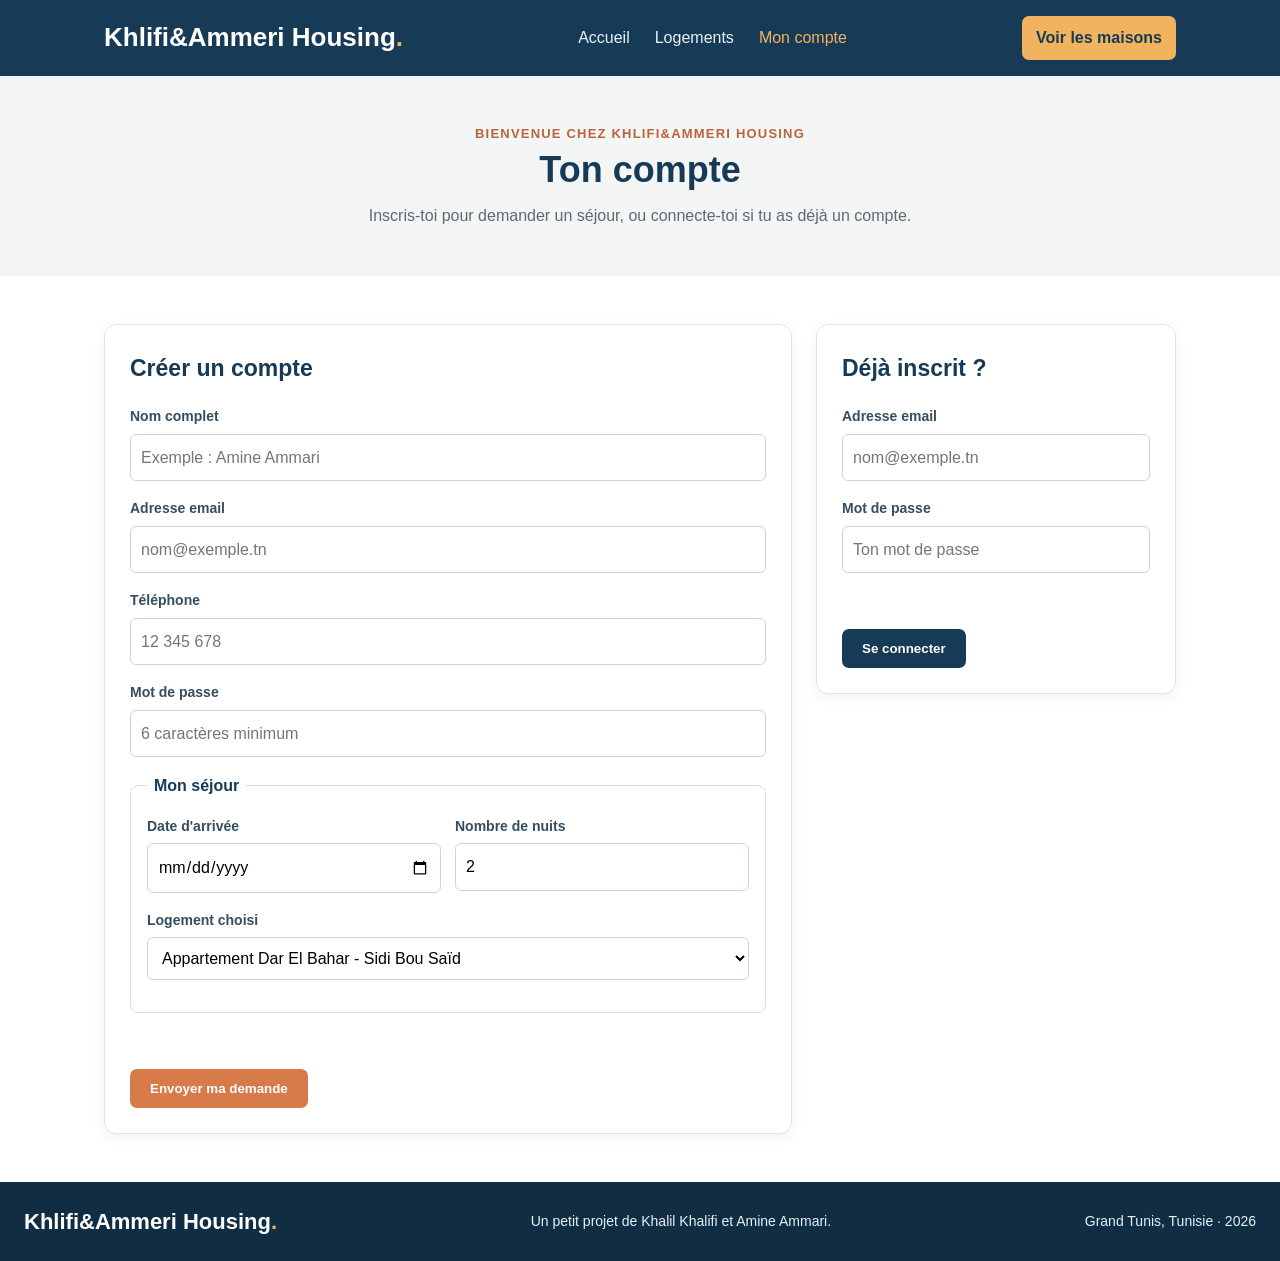
==== compte.html @ a700411d "first commit" ====
<!doctype html>
<html lang="fr">
  <head>
    <meta charset="UTF-8" />
    <meta name="viewport" content="width=device-width, initial-scale=1.0" />
    <title>Khlifi&Ammeri Housing | Mon compte</title>
    <link rel="stylesheet" href="style.css" />
    <script src="script.js" defer></script>
  </head>
  <body>
    <header class="entete">
      <nav class="navigation">
        <a class="logo" href="index.html">Khlifi&Ammeri Housing<span>.</span></a>
        <ul class="menu">
          <li><a href="index.html">Accueil</a></li>
          <li><a href="logements.html">Logements</a></li>
          <li><a class="actif" href="compte.html">Mon compte</a></li>
        </ul>
        <a class="bouton bouton-petit" href="logements.html">Voir les maisons</a>
      </nav>
    </header>
    <main>
      <section class="page-titre">
        <p class="surtitre">Bienvenue chez Khlifi&Ammeri Housing</p>
        <h1>Ton compte</h1>
        <p>Inscris-toi pour demander un séjour, ou connecte-toi si tu as déjà un compte.</p>
      </section>
      <section class="section comptes">
        <form class="formulaire" id="form-inscription" action="#" method="post">
          <h2>Créer un compte</h2>
          <div class="champ">
            <label for="nom">Nom complet</label
            ><input id="nom" name="nom" type="text" required minlength="2" placeholder="Exemple : Amine Ammari" />
          </div>
          <div class="champ">
            <label for="email">Adresse email</label
            ><input id="email" name="email" type="email" required placeholder="nom@exemple.tn" />
          </div>
          <div class="champ">
            <label for="telephone">Téléphone</label
            ><input id="telephone" name="telephone" type="tel" required placeholder="12 345 678" />
          </div>
          <div class="champ">
            <label for="motdepasse">Mot de passe</label
            ><input
              id="motdepasse"
              name="motdepasse"
              type="password"
              required
              minlength="6"
              placeholder="6 caractères minimum"
            />
          </div>
          <fieldset>
            <legend>Mon séjour</legend>
            <div class="form-ligne">
              <div class="champ">
                <label for="arrivee">Date d'arrivée</label><input id="arrivee" name="arrivee" type="date" required />
              </div>
              <div class="champ">
                <label for="nuits">Nombre de nuits</label
                ><input id="nuits" name="nuits" type="number" min="1" max="30" value="2" required />
              </div>
            </div>
            <div class="champ">
              <label for="logement">Logement choisi</label
              ><select id="logement" name="logement">
                <option>Appartement Dar El Bahar - Sidi Bou Saïd</option>
                <option>Studio Bab Bhar - Tunis centre</option>
                <option>Maison Jasmin - Gammarth</option>
              </select>
            </div>
          </fieldset>
          <p class="message" id="message-inscription" aria-live="polite"></p>
          <button class="bouton" type="submit">Envoyer ma demande</button>
        </form>

        <form class="formulaire formulaire-connexion" id="form-connexion" action="#" method="post">
          <h2>Déjà inscrit ?</h2>
          <div class="champ">
            <label for="email-connexion">Adresse email</label
            ><input id="email-connexion" name="email" type="email" required placeholder="nom@exemple.tn" />
          </div>
          <div class="champ">
            <label for="password-connexion">Mot de passe</label
            ><input
              id="password-connexion"
              name="motdepasse"
              type="password"
              required
              minlength="6"
              placeholder="Ton mot de passe"
            />
          </div>
          <p class="message" id="message-connexion" aria-live="polite"></p>
          <button class="bouton bouton-sombre" type="submit">Se connecter</button>
        </form>
      </section>
    </main>
    <footer class="pied">
      <a class="logo logo-pied" href="index.html">Khlifi&Ammeri Housing<span>.</span></a>
      <p>Un petit projet de Khalil Khalifi et Amine Ammari.</p>
      <p>Grand Tunis, Tunisie · 2026</p>
    </footer>
  </body>
</html>
---- style.css ----
* {
  box-sizing: border-box;
}
body {
  margin: 0;
  font-family: Arial, sans-serif;
  color: #253747;
  background: #ffffff;
  line-height: 1.6;
}
a {
  color: inherit;
  text-decoration: none;
}
.entete {
  background: #173b57;
}
.navigation {
  max-width: 1120px;
  margin: auto;
  padding: 16px 24px;
  display: flex;
  align-items: center;
  justify-content: space-between;
  gap: 20px;
}
.logo {
  color: #ffffff;
  font-size: 26px;
  font-weight: bold;
}
.logo span {
  color: #f2b35e;
}
.menu {
  display: flex;
  gap: 25px;
  margin: 0;
  padding: 0;
  list-style: none;
}
.menu a {
  color: #e8f1f5;
}
.menu a:hover,
.menu .actif {
  color: #f2b35e;
}
.bouton {
  display: inline-block;
  padding: 12px 20px;
  border: 0;
  border-radius: 7px;
  background: #d77b4b;
  color: #ffffff;
  font-weight: bold;
  cursor: pointer;
}
.bouton:hover {
  background: #b95e35;
}
.bouton:focus,
input:focus,
select:focus {
  outline: 2px solid #f2b35e;
  outline-offset: 2px;
}
.bouton-petit {
  padding: 9px 14px;
  background: #f2b35e;
  color: #173b57;
}
.bouton-petit:hover {
  background: #ffd18f;
}
.hero {
  max-width: 1120px;
  margin: auto;
  padding: 60px 24px;
  display: flex;
  align-items: center;
  gap: 40px;
}
.hero-texte {
  flex: 1;
}
.hero h1,
.page-titre h1 {
  margin: 5px 0 14px;
  color: #173b57;
  font-size: 42px;
  line-height: 1.15;
}
.hero-texte > p:not(.surtitre) {
  max-width: 480px;
  margin-bottom: 25px;
  color: #5b6b75;
  font-size: 18px;
}
.hero-image {
  flex: 1;
}
.hero-image img {
  display: block;
  width: 100%;
  border-radius: 18px;
}
.surtitre {
  margin: 0;
  color: #bb633d;
  font-size: 13px;
  font-weight: bold;
  letter-spacing: 1.2px;
  text-transform: uppercase;
}
.section {
  max-width: 1120px;
  margin: auto;
  padding: 48px 24px;
}
.recherche {
  max-width: 1050px;
  margin-top: 0;
  border-radius: 12px;
  background: #f3f6f4;
}
.recherche h2 {
  margin: 0 0 18px;
  color: #173b57;
  font-size: 22px;
}
.recherche-form {
  display: flex;
  align-items: end;
  gap: 14px;
}
.recherche-form label,
.champ {
  display: flex;
  flex-direction: column;
  gap: 6px;
}
.recherche-form label {
  flex: 1;
  font-size: 14px;
  font-weight: bold;
}
input,
select {
  width: 100%;
  min-height: 43px;
  padding: 10px;
  border: 1px solid #ccd5d5;
  border-radius: 6px;
  background: #ffffff;
  font: inherit;
}
.titre-ligne {
  display: flex;
  align-items: end;
  justify-content: space-between;
  margin-bottom: 22px;
}
.titre-ligne h2,
.page-titre h1 {
  margin-bottom: 0;
}
.titre-ligne h2 {
  margin-top: 4px;
  color: #173b57;
  font-size: 28px;
}
.lien {
  color: #a84f31;
  font-weight: bold;
}
.cartes {
  display: flex;
  flex-wrap: wrap;
  gap: 22px;
}
.carte {
  flex: 1 1 280px;
  overflow: hidden;
  border: 1px solid #e0e6e3;
  border-radius: 12px;
  background: #ffffff;
  box-shadow: 0 4px 14px rgba(23, 59, 87, 0.07);
}
.carte > a > img,
.carte > img {
  display: block;
  width: 100%;
  height: 210px;
  object-fit: cover;
}
.carte-texte {
  padding: 18px;
}
.carte-texte h3,
.carte-texte h2 {
  margin: 5px 0 7px;
  color: #173b57;
}
.carte-texte p {
  margin: 6px 0;
  color: #5b6b75;
}
.carte-texte .lieu {
  color: #a84f31;
  font-size: 13px;
  font-weight: bold;
}
.prix {
  color: #173b57 !important;
  font-size: 18px;
  font-weight: bold;
}
.prix span {
  color: #687781;
  font-size: 14px;
  font-weight: normal;
}
.note {
  margin: 18px 0 0;
  color: #73818a;
  font-size: 13px;
}
.bandeau {
  display: flex;
  align-items: center;
  justify-content: space-between;
  gap: 20px;
  padding: 34px max(24px, calc((100% - 1072px) / 2));
  background: #173b57;
  color: white;
}
.bandeau h2 {
  margin: 6px 0;
  font-size: 27px;
}
.bandeau p {
  margin: 4px 0;
}
.bandeau .surtitre {
  color: #f2b35e;
}
.bouton-clair {
  background: #f2b35e;
  color: #173b57;
}
.page-titre {
  padding: 48px 24px;
  background: #f3f6f4;
  text-align: center;
}
.page-titre h1 {
  font-size: 36px;
}
.page-titre > p:last-child {
  margin: 12px auto 0;
  color: #5b6b75;
}
.section-logements {
  padding-top: 36px;
}
.filtre {
  display: flex;
  justify-content: space-between;
  margin-bottom: 18px;
  color: #173b57;
}
.filtre span {
  color: #687781;
  font-size: 14px;
}
.cartes-colonne {
  flex-direction: column;
}
.carte-large {
  display: flex;
  flex: auto;
}
.carte-large > img {
  width: 38%;
  height: auto;
  min-height: 245px;
}
.carte-large .carte-texte {
  flex: 1;
  padding: 20px 24px;
}
.details {
  font-size: 14px;
}
.comptes {
  display: flex;
  align-items: flex-start;
  gap: 24px;
}
.formulaire {
  flex: 1 1 400px;
  padding: 25px;
  border: 1px solid #e0e6e3;
  border-radius: 12px;
  background: #ffffff;
  box-shadow: 0 4px 14px rgba(23, 59, 87, 0.06);
}
.formulaire h2 {
  margin: 0 0 18px;
  color: #173b57;
  font-size: 23px;
}
.champ {
  margin-bottom: 16px;
}
.champ label {
  color: #344e60;
  font-size: 14px;
  font-weight: bold;
}
.formulaire fieldset {
  margin: 16px 0;
  padding: 16px;
  border: 1px solid #d7e0df;
  border-radius: 8px;
}
.formulaire legend {
  padding: 0 7px;
  color: #173b57;
  font-weight: bold;
}
.form-ligne {
  display: flex;
  gap: 14px;
}
.form-ligne .champ {
  flex: 1;
}
.message {
  min-height: 24px;
  color: #287256;
  font-weight: bold;
}
.formulaire-connexion {
  flex: 0 1 360px;
}
.bouton-sombre {
  background: #173b57;
}
.bouton-sombre:hover {
  background: #0e293e;
}
.pied {
  display: flex;
  align-items: center;
  justify-content: space-between;
  flex-wrap: wrap;
  gap: 12px;
  padding: 22px 24px;
  background: #102d43;
  color: #e8f1f5;
  font-size: 14px;
}
.pied p {
  margin: 0;
}
.logo-pied {
  font-size: 22px;
}
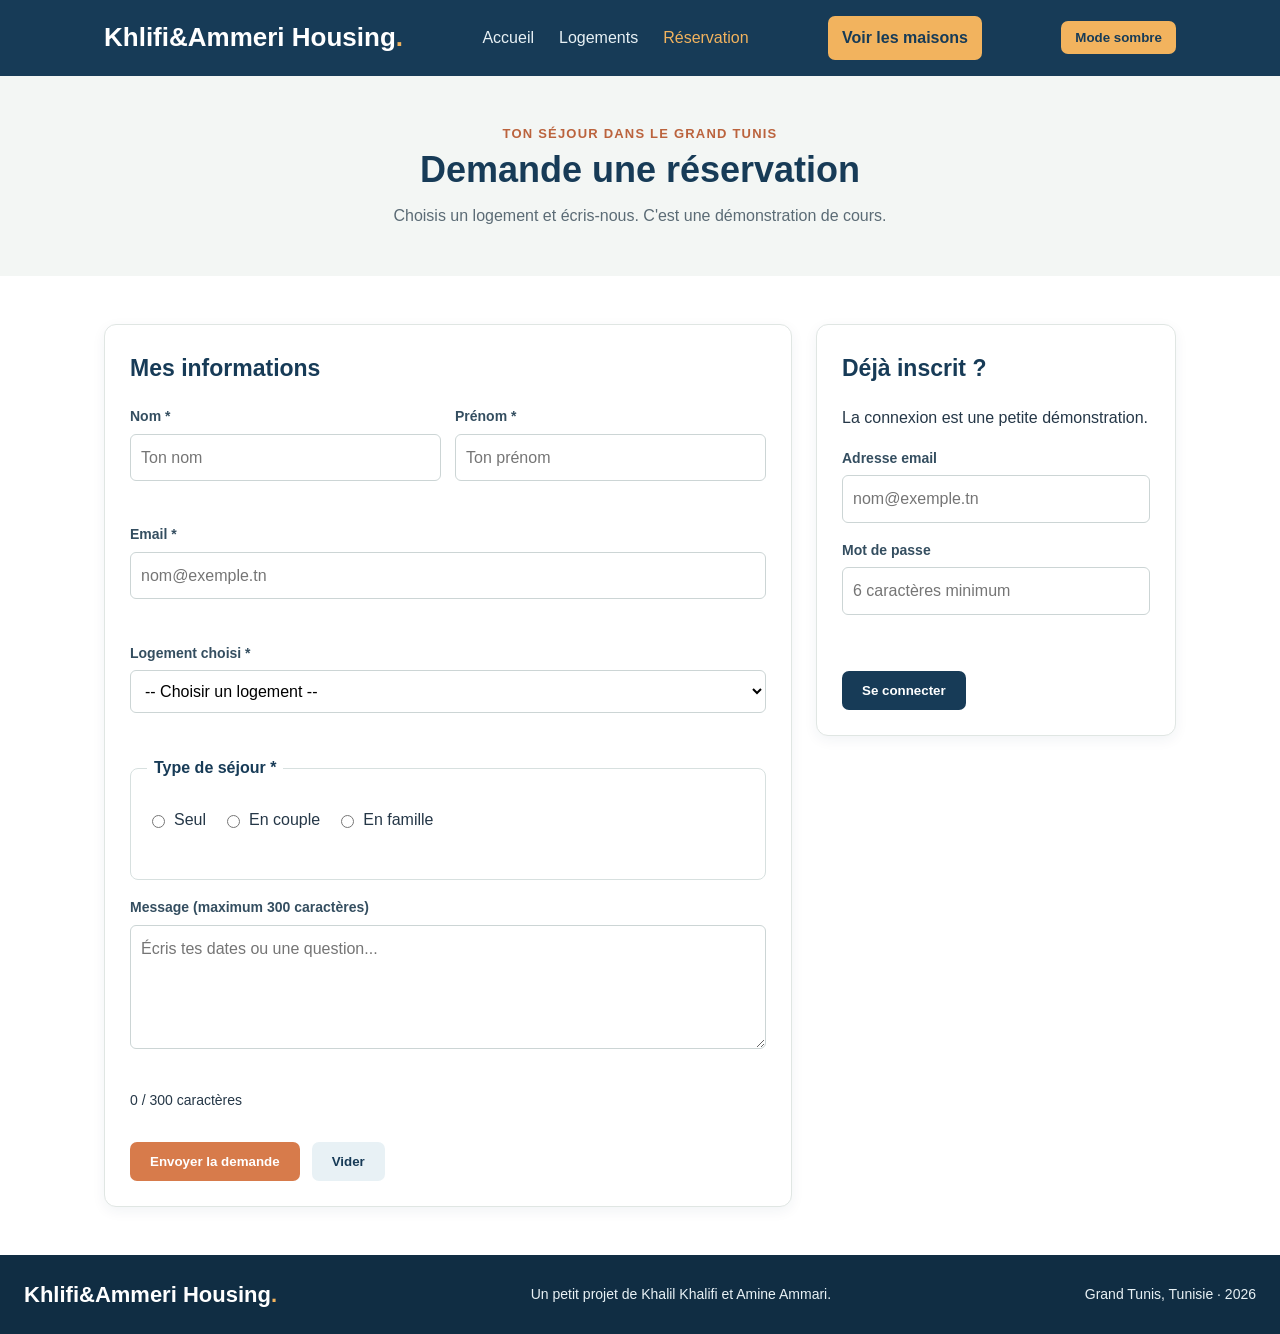
==== commit 6f0d9e22: ".." ====
--- a/compte.html
+++ b/compte.html
@@ -3,7 +3,7 @@
   <head>
     <meta charset="UTF-8" />
     <meta name="viewport" content="width=device-width, initial-scale=1.0" />
-    <title>Khlifi&Ammeri Housing | Mon compte</title>
+    <title>Khlifi&Ammeri Housing | Réservation</title>
     <link rel="stylesheet" href="style.css" />
     <script src="script.js" defer></script>
   </head>
@@ -14,83 +14,80 @@
         <ul class="menu">
           <li><a href="index.html">Accueil</a></li>
           <li><a href="logements.html">Logements</a></li>
-          <li><a class="actif" href="compte.html">Mon compte</a></li>
+          <li><a class="actif" href="compte.html">Réservation</a></li>
         </ul>
         <a class="bouton bouton-petit" href="logements.html">Voir les maisons</a>
       </nav>
     </header>
     <main>
       <section class="page-titre">
-        <p class="surtitre">Bienvenue chez Khlifi&Ammeri Housing</p>
-        <h1>Ton compte</h1>
-        <p>Inscris-toi pour demander un séjour, ou connecte-toi si tu as déjà un compte.</p>
+        <p class="surtitre">Ton séjour dans le Grand Tunis</p>
+        <h1>Demande une réservation</h1>
+        <p>Choisis un logement et écris-nous. C'est une démonstration de cours.</p>
       </section>
       <section class="section comptes">
-        <form class="formulaire" id="form-inscription" action="#" method="post">
-          <h2>Créer un compte</h2>
-          <div class="champ">
-            <label for="nom">Nom complet</label
-            ><input id="nom" name="nom" type="text" required minlength="2" placeholder="Exemple : Amine Ammari" />
+        <form class="formulaire" id="form" action="#" method="post">
+          <h2>Mes informations</h2>
+          <div class="form-ligne">
+            <div class="champ">
+              <label for="nom">Nom *</label>
+              <input id="nom" name="nom" type="text" placeholder="Ton nom" />
+              <div class="erreur" id="err-nom"></div>
+            </div>
+            <div class="champ">
+              <label for="prenom">Prénom *</label>
+              <input id="prenom" name="prenom" type="text" placeholder="Ton prénom" />
+              <div class="erreur" id="err-prenom"></div>
+            </div>
           </div>
           <div class="champ">
-            <label for="email">Adresse email</label
-            ><input id="email" name="email" type="email" required placeholder="nom@exemple.tn" />
+            <label for="email">Email *</label>
+            <input id="email" name="email" type="email" placeholder="nom@exemple.tn" />
+            <div class="erreur" id="err-email"></div>
           </div>
           <div class="champ">
-            <label for="telephone">Téléphone</label
-            ><input id="telephone" name="telephone" type="tel" required placeholder="12 345 678" />
+            <label for="atelier">Logement choisi *</label>
+            <select id="atelier" name="logement">
+              <option value="">-- Choisir un logement --</option>
+              <option value="Appartement Dar El Bahar - Sidi Bou Saïd">Appartement Dar El Bahar - Sidi Bou Saïd</option>
+              <option value="Studio Bab Bhar - Tunis centre">Studio Bab Bhar - Tunis centre</option>
+              <option value="Maison Jasmin - Gammarth">Maison Jasmin - Gammarth</option>
+            </select>
+            <div class="erreur" id="err-atelier"></div>
           </div>
+          <fieldset id="zone-niveau">
+            <legend>Type de séjour *</legend>
+            <div class="choix">
+              <label><input type="radio" name="niveau" value="Seul"> Seul</label>
+              <label><input type="radio" name="niveau" value="En couple"> En couple</label>
+              <label><input type="radio" name="niveau" value="En famille"> En famille</label>
+            </div>
+            <div class="erreur" id="err-niveau"></div>
+          </fieldset>
           <div class="champ">
-            <label for="motdepasse">Mot de passe</label
-            ><input
-              id="motdepasse"
-              name="motdepasse"
-              type="password"
-              required
-              minlength="6"
-              placeholder="6 caractères minimum"
-            />
+            <label for="message">Message (maximum 300 caractères)</label>
+            <textarea id="message" name="message" rows="4" placeholder="Écris tes dates ou une question..."></textarea>
+            <div class="erreur" id="err-message"></div>
+            <p id="compteur-message">0 / 300 caractères</p>
           </div>
-          <fieldset>
-            <legend>Mon séjour</legend>
-            <div class="form-ligne">
-              <div class="champ">
-                <label for="arrivee">Date d'arrivée</label><input id="arrivee" name="arrivee" type="date" required />
-              </div>
-              <div class="champ">
-                <label for="nuits">Nombre de nuits</label
-                ><input id="nuits" name="nuits" type="number" min="1" max="30" value="2" required />
-              </div>
-            </div>
-            <div class="champ">
-              <label for="logement">Logement choisi</label
-              ><select id="logement" name="logement">
-                <option>Appartement Dar El Bahar - Sidi Bou Saïd</option>
-                <option>Studio Bab Bhar - Tunis centre</option>
-                <option>Maison Jasmin - Gammarth</option>
-              </select>
-            </div>
-          </fieldset>
-          <p class="message" id="message-inscription" aria-live="polite"></p>
-          <button class="bouton" type="submit">Envoyer ma demande</button>
+          <p id="apercu"></p>
+          <p id="retour" aria-live="polite"></p>
+          <div class="form-actions">
+            <button class="bouton" type="submit">Envoyer la demande</button>
+            <button class="bouton bouton-secondaire" type="reset">Vider</button>
+          </div>
         </form>
 
         <form class="formulaire formulaire-connexion" id="form-connexion" action="#" method="post">
           <h2>Déjà inscrit ?</h2>
+          <p>La connexion est une petite démonstration.</p>
           <div class="champ">
-            <label for="email-connexion">Adresse email</label
-            ><input id="email-connexion" name="email" type="email" required placeholder="nom@exemple.tn" />
+            <label for="email-connexion">Adresse email</label>
+            <input id="email-connexion" name="emailConnexion" type="email" required placeholder="nom@exemple.tn" />
           </div>
           <div class="champ">
-            <label for="password-connexion">Mot de passe</label
-            ><input
-              id="password-connexion"
-              name="motdepasse"
-              type="password"
-              required
-              minlength="6"
-              placeholder="Ton mot de passe"
-            />
+            <label for="password-connexion">Mot de passe</label>
+            <input id="password-connexion" name="motdepasse" type="password" required minlength="6" placeholder="6 caractères minimum" />
           </div>
           <p class="message" id="message-connexion" aria-live="polite"></p>
           <button class="bouton bouton-sombre" type="submit">Se connecter</button>
--- a/style.css
+++ b/style.css
@@ -368,3 +368,116 @@
 .logo-pied {
   font-size: 22px;
 }
+
+/* Ajouts pour le JavaScript : erreurs, apercu et mode sombre */
+textarea {
+  width: 100%;
+  padding: 10px;
+  border: 1px solid #ccd5d5;
+  border-radius: 6px;
+  font: inherit;
+}
+.choix {
+  display: flex;
+  flex-wrap: wrap;
+  gap: 16px;
+}
+.choix label {
+  display: flex;
+  align-items: center;
+  gap: 6px;
+}
+.choix input {
+  width: auto;
+}
+.erreur {
+  min-height: 1.2em;
+  margin-top: 4px;
+  color: #b91c1c;
+  font-size: 0.85rem;
+}
+.is-invalid {
+  border-color: #b91c1c !important;
+}
+.is-valid {
+  border-color: #16a34a !important;
+}
+#compteur-message,
+#apercu,
+#retour {
+  margin-top: 8px;
+  font-size: 14px;
+}
+#compteur-message.depasse,
+#retour {
+  color: #b91c1c;
+  font-weight: bold;
+}
+#apercu {
+  color: #087f8c;
+  font-weight: bold;
+}
+.carte.populaire {
+  border: 2px solid #d77b4b;
+}
+.bouton-secondaire {
+  background: #e8f1f5;
+  color: #173b57;
+}
+.bouton-secondaire:hover {
+  background: #cbdfe8;
+}
+.form-actions {
+  display: flex;
+  flex-wrap: wrap;
+  gap: 12px;
+}
+body.sombre {
+  background: #0b2447;
+  color: #f7faff;
+}
+body.sombre .section,
+body.sombre .page-titre,
+body.sombre .recherche {
+  background: #0b2447;
+}
+body.sombre .hero,
+body.sombre .bandeau,
+body.sombre .pied {
+  background: #102a54;
+}
+body.sombre .hero h1,
+body.sombre .page-titre h1,
+body.sombre .titre-ligne h2,
+body.sombre .formulaire h2,
+body.sombre .carte-texte h2,
+body.sombre .carte-texte h3 {
+  color: #f7faff;
+}
+body.sombre .hero-texte > p:not(.surtitre),
+body.sombre .page-titre > p:last-child {
+  color: #e8f1f5;
+}
+body.sombre .carte,
+body.sombre .formulaire {
+  background: #102a54;
+  border-color: #1e3a6b;
+}
+body.sombre .carte-texte p,
+body.sombre .champ label,
+body.sombre .recherche h2 {
+  color: #e8f1f5;
+}
+body.sombre input,
+body.sombre select,
+body.sombre textarea {
+  background: #0b2447;
+  color: #f7faff;
+  border-color: #1e3a6b;
+}
+body.sombre .formulaire fieldset {
+  border-color: #1e3a6b;
+}
+body.sombre .formulaire legend {
+  color: #f7faff;
+}
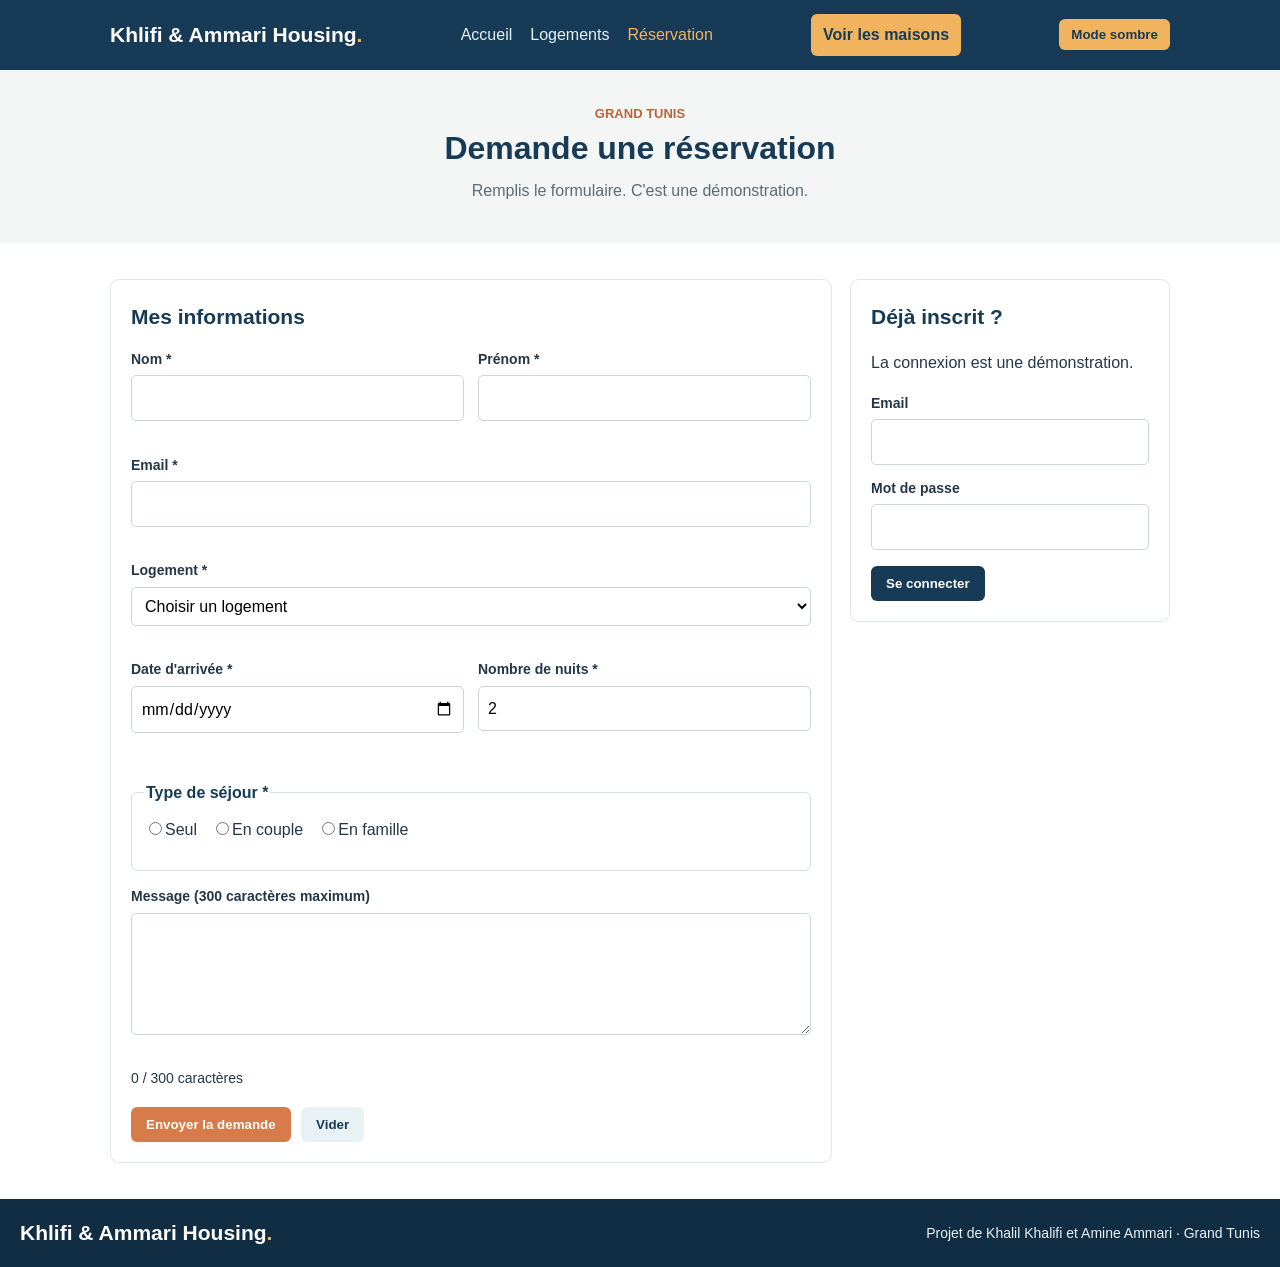
==== commit 6df9adc7: ".." ====
--- a/compte.html
+++ b/compte.html
@@ -1,103 +1,54 @@
-<!doctype html>
+<!DOCTYPE html>
 <html lang="fr">
-  <head>
-    <meta charset="UTF-8" />
-    <meta name="viewport" content="width=device-width, initial-scale=1.0" />
-    <title>Khlifi&Ammeri Housing | Réservation</title>
-    <link rel="stylesheet" href="style.css" />
-    <script src="script.js" defer></script>
-  </head>
-  <body>
-    <header class="entete">
-      <nav class="navigation">
-        <a class="logo" href="index.html">Khlifi&Ammeri Housing<span>.</span></a>
-        <ul class="menu">
-          <li><a href="index.html">Accueil</a></li>
-          <li><a href="logements.html">Logements</a></li>
-          <li><a class="actif" href="compte.html">Réservation</a></li>
-        </ul>
-        <a class="bouton bouton-petit" href="logements.html">Voir les maisons</a>
-      </nav>
-    </header>
-    <main>
-      <section class="page-titre">
-        <p class="surtitre">Ton séjour dans le Grand Tunis</p>
-        <h1>Demande une réservation</h1>
-        <p>Choisis un logement et écris-nous. C'est une démonstration de cours.</p>
-      </section>
-      <section class="section comptes">
-        <form class="formulaire" id="form" action="#" method="post">
-          <h2>Mes informations</h2>
-          <div class="form-ligne">
-            <div class="champ">
-              <label for="nom">Nom *</label>
-              <input id="nom" name="nom" type="text" placeholder="Ton nom" />
-              <div class="erreur" id="err-nom"></div>
-            </div>
-            <div class="champ">
-              <label for="prenom">Prénom *</label>
-              <input id="prenom" name="prenom" type="text" placeholder="Ton prénom" />
-              <div class="erreur" id="err-prenom"></div>
-            </div>
-          </div>
-          <div class="champ">
-            <label for="email">Email *</label>
-            <input id="email" name="email" type="email" placeholder="nom@exemple.tn" />
-            <div class="erreur" id="err-email"></div>
-          </div>
-          <div class="champ">
-            <label for="atelier">Logement choisi *</label>
-            <select id="atelier" name="logement">
-              <option value="">-- Choisir un logement --</option>
-              <option value="Appartement Dar El Bahar - Sidi Bou Saïd">Appartement Dar El Bahar - Sidi Bou Saïd</option>
-              <option value="Studio Bab Bhar - Tunis centre">Studio Bab Bhar - Tunis centre</option>
-              <option value="Maison Jasmin - Gammarth">Maison Jasmin - Gammarth</option>
-            </select>
-            <div class="erreur" id="err-atelier"></div>
-          </div>
-          <fieldset id="zone-niveau">
-            <legend>Type de séjour *</legend>
-            <div class="choix">
-              <label><input type="radio" name="niveau" value="Seul"> Seul</label>
-              <label><input type="radio" name="niveau" value="En couple"> En couple</label>
-              <label><input type="radio" name="niveau" value="En famille"> En famille</label>
-            </div>
-            <div class="erreur" id="err-niveau"></div>
-          </fieldset>
-          <div class="champ">
-            <label for="message">Message (maximum 300 caractères)</label>
-            <textarea id="message" name="message" rows="4" placeholder="Écris tes dates ou une question..."></textarea>
-            <div class="erreur" id="err-message"></div>
-            <p id="compteur-message">0 / 300 caractères</p>
-          </div>
-          <p id="apercu"></p>
-          <p id="retour" aria-live="polite"></p>
-          <div class="form-actions">
-            <button class="bouton" type="submit">Envoyer la demande</button>
-            <button class="bouton bouton-secondaire" type="reset">Vider</button>
-          </div>
-        </form>
-
-        <form class="formulaire formulaire-connexion" id="form-connexion" action="#" method="post">
-          <h2>Déjà inscrit ?</h2>
-          <p>La connexion est une petite démonstration.</p>
-          <div class="champ">
-            <label for="email-connexion">Adresse email</label>
-            <input id="email-connexion" name="emailConnexion" type="email" required placeholder="nom@exemple.tn" />
-          </div>
-          <div class="champ">
-            <label for="password-connexion">Mot de passe</label>
-            <input id="password-connexion" name="motdepasse" type="password" required minlength="6" placeholder="6 caractères minimum" />
-          </div>
-          <p class="message" id="message-connexion" aria-live="polite"></p>
-          <button class="bouton bouton-sombre" type="submit">Se connecter</button>
-        </form>
-      </section>
-    </main>
-    <footer class="pied">
-      <a class="logo logo-pied" href="index.html">Khlifi&Ammeri Housing<span>.</span></a>
-      <p>Un petit projet de Khalil Khalifi et Amine Ammari.</p>
-      <p>Grand Tunis, Tunisie · 2026</p>
-    </footer>
-  </body>
+<head>
+  <meta charset="UTF-8">
+  <meta name="viewport" content="width=device-width, initial-scale=1.0">
+  <title>Khlifi & Ammari Housing | Réservation</title>
+  <link rel="stylesheet" href="style.css">
+  <script src="script.js" defer></script>
+</head>
+<body>
+  <header class="entete"><nav class="navigation">
+    <a class="logo" href="index.html">Khlifi &amp; Ammari Housing<span>.</span></a>
+    <ul class="menu"><li><a href="index.html">Accueil</a></li><li><a href="logements.html">Logements</a></li><li><a class="actif" href="compte.html">Réservation</a></li></ul>
+    <a class="bouton bouton-petit" href="logements.html">Voir les maisons</a>
+  </nav></header>
+  <main>
+    <section class="page-titre"><p class="surtitre">Grand Tunis</p><h1>Demande une réservation</h1><p>Remplis le formulaire. C'est une démonstration.</p></section>
+    <section class="section comptes">
+      <form class="formulaire" id="form" action="#" method="post">
+        <h2>Mes informations</h2>
+        <div class="form-ligne">
+          <div class="champ"><label for="nom">Nom *</label><input id="nom" name="nom" type="text" required><div class="erreur" id="err-nom"></div></div>
+          <div class="champ"><label for="prenom">Prénom *</label><input id="prenom" name="prenom" type="text" required><div class="erreur" id="err-prenom"></div></div>
+        </div>
+        <div class="champ"><label for="email">Email *</label><input id="email" name="email" type="email" required><div class="erreur" id="err-email"></div></div>
+        <div class="champ"><label for="logement">Logement *</label>
+          <select id="logement" name="logement" required>
+            <option value="">Choisir un logement</option><option value="Appartement Dar El Bahar">Appartement Dar El Bahar</option><option value="Studio Bab Bhar">Studio Bab Bhar</option><option value="Maison Jasmin">Maison Jasmin</option>
+          </select><div class="erreur" id="err-logement"></div>
+        </div>
+        <div class="form-ligne">
+          <div class="champ"><label for="arrivee">Date d'arrivée *</label><input id="arrivee" name="arrivee" type="date" required><div class="erreur" id="err-arrivee"></div></div>
+          <div class="champ"><label for="nuits">Nombre de nuits *</label><input id="nuits" name="nuits" type="number" min="1" max="30" value="2" required><div class="erreur" id="err-nuits"></div></div>
+        </div>
+        <fieldset id="zone-sejour"><legend>Type de séjour *</legend>
+          <div class="choix"><label><input type="radio" name="sejour" value="Seul">Seul</label><label><input type="radio" name="sejour" value="En couple">En couple</label><label><input type="radio" name="sejour" value="En famille">En famille</label></div>
+          <div class="erreur" id="err-sejour"></div>
+        </fieldset>
+        <div class="champ"><label for="message">Message (300 caractères maximum)</label><textarea id="message" name="message" rows="4"></textarea><div class="erreur" id="err-message"></div><p id="compteur-message">0 / 300 caractères</p></div>
+        <p id="apercu"></p><p id="retour" aria-live="polite"></p>
+        <button class="bouton" type="submit">Envoyer la demande</button>
+        <button class="bouton bouton-secondaire" type="reset">Vider</button>
+      </form>
+      <form class="formulaire formulaire-connexion" id="form-connexion" action="#" method="post">
+        <h2>Déjà inscrit ?</h2><p>La connexion est une démonstration.</p>
+        <div class="champ"><label for="email-connexion">Email</label><input id="email-connexion" name="emailConnexion" type="email" required></div>
+        <div class="champ"><label for="password-connexion">Mot de passe</label><input id="password-connexion" name="motdepasse" type="password" required minlength="6"></div>
+        <p class="message" id="message-connexion" aria-live="polite"></p><button class="bouton bouton-sombre" type="submit">Se connecter</button>
+      </form>
+    </section>
+  </main>
+  <footer class="pied"><a class="logo" href="index.html">Khlifi &amp; Ammari Housing<span>.</span></a><p>Projet de Khalil Khalifi et Amine Ammari · Grand Tunis</p></footer>
+</body>
 </html>
--- a/style.css
+++ b/style.css
@@ -1,483 +1,95 @@
-* {
-  box-sizing: border-box;
+* { box-sizing: border-box; }
+body { margin: 0; font: 16px Arial, sans-serif; color: #253747; line-height: 1.6; }
+a { color: inherit; text-decoration: none; }
+.entete { background: #173b57; }
+.navigation { max-width: 1100px; margin: auto; padding: 14px 20px; display: flex; align-items: center; justify-content: space-between; gap: 16px; }
+.logo { color: white; font-size: 21px; font-weight: bold; }
+.logo span { color: #f2b35e; }
+.menu { display: flex; gap: 18px; margin: 0; padding: 0; list-style: none; }
+.menu a { color: #e8f1f5; }
+.menu a:hover, .menu .actif { color: #f2b35e; }
+.bouton { display: inline-block; padding: 10px 15px; border: 0; border-radius: 6px; background: #d77b4b; color: white; font-weight: bold; cursor: pointer; }
+.bouton:hover { background: #b95e35; }
+.bouton:focus, input:focus, select:focus, textarea:focus { outline: 2px solid #f2b35e; }
+.bouton-petit { padding: 8px 12px; background: #f2b35e; color: #173b57; }
+.bouton-clair { background: #f2b35e; color: #173b57; }
+.bouton-sombre { background: #173b57; }
+.bouton-secondaire { margin-left: 6px; background: #e8f1f5; color: #173b57; }
+.hero { max-width: 1100px; margin: auto; padding: 45px 20px; display: flex; align-items: center; gap: 28px; }
+.hero-texte, .hero-image { flex: 1; }
+.hero h1, .page-titre h1 { margin: 5px 0 10px; color: #173b57; font-size: 36px; line-height: 1.2; }
+.hero-texte > p:not(.surtitre) { color: #5b6b75; font-size: 17px; }
+.hero-image img { width: 100%; border-radius: 12px; }
+.surtitre { margin: 0; color: #bb633d; font-size: 13px; font-weight: bold; text-transform: uppercase; }
+.section { max-width: 1100px; margin: auto; padding: 36px 20px; }
+.recherche, .page-titre { background: #f3f6f4; }
+.recherche { max-width: 1030px; border-radius: 10px; }
+.recherche h2 { margin-top: 0; color: #173b57; }
+.recherche-form, .cartes, .form-ligne, .choix { display: flex; flex-wrap: wrap; gap: 14px; }
+.recherche-form { align-items: end; }
+.recherche-form label, .champ { display: flex; flex: 1; flex-direction: column; gap: 5px; }
+.champ { margin-bottom: 12px; }
+.champ label { font-size: 14px; font-weight: bold; }
+input, select, textarea { width: 100%; padding: 9px; border: 1px solid #ccd5d5; border-radius: 5px; background: white; font: inherit; }
+.recherche-form input, .recherche-form select { min-height: 40px; }
+.titre-ligne { display: flex; justify-content: space-between; align-items: end; margin-bottom: 18px; }
+.titre-ligne h2 { margin: 4px 0; color: #173b57; }
+.lien, .lieu { color: #a84f31; font-weight: bold; }
+.cartes { gap: 18px; }
+.carte { flex: 1 1 250px; overflow: hidden; border: 1px solid #e0e6e3; border-radius: 9px; background: white; box-shadow: 0 3px 10px #173b5715; }
+.carte > img { display: block; width: 100%; height: 180px; object-fit: cover; }
+.carte-texte { padding: 14px; }
+.carte-texte h2, .carte-texte h3, .carte-nouveau h3 { margin: 4px 0; color: #173b57; font-size: 18px; }
+.carte-texte p { margin: 5px 0; color: #5b6b75; }
+.lieu { font-size: 13px; }
+.prix { color: #173b57 !important; font-weight: bold; }
+.note, .details { color: #73818a; font-size: 13px; }
+.carte.populaire { border: 2px solid #d77b4b; }
+.carte-nouveau { padding: 18px; }
+.cartes-colonne { flex-direction: column; }
+.carte-large { display: flex; flex: auto; }
+.carte-large > img { width: 36%; height: auto; min-height: 190px; }
+.carte-large .carte-texte { flex: 1; }
+.bandeau { padding: 26px 20px; display: flex; align-items: center; justify-content: space-between; gap: 16px; background: #173b57; color: white; }
+.bandeau h2, .bandeau p { margin: 5px 0; }
+.bandeau .surtitre { color: #f2b35e; }
+.page-titre { padding: 34px 20px; text-align: center; }
+.page-titre h1 { font-size: 32px; }
+.page-titre p:last-child { margin: 6px; color: #5b6b75; }
+.filtre { display: flex; justify-content: space-between; color: #173b57; }
+.comptes { display: flex; align-items: flex-start; gap: 18px; }
+.formulaire { flex: 1 1 390px; padding: 20px; border: 1px solid #e0e6e3; border-radius: 9px; background: white; }
+.formulaire h2 { margin: 0 0 14px; color: #173b57; font-size: 21px; }
+.formulaire fieldset { margin: 14px 0; padding: 12px; border: 1px solid #d7e0df; border-radius: 6px; }
+.formulaire legend { color: #173b57; font-weight: bold; }
+.choix input { width: auto; }
+.formulaire-connexion { flex: 0 1 320px; }
+.erreur { min-height: 1.2em; color: #b91c1c; font-size: 13px; }
+.is-invalid { border-color: #b91c1c !important; }
+.is-valid { border-color: #16a34a !important; }
+#compteur-message, #apercu, #retour { margin: 6px 0; font-size: 14px; }
+#compteur-message.depasse { color: #b91c1c; font-weight: bold; }
+#apercu { color: #087f8c; font-weight: bold; }
+#retour, .message { color: #287256; font-weight: bold; }
+.pied { padding: 17px 20px; display: flex; align-items: center; justify-content: space-between; flex-wrap: wrap; gap: 10px; background: #102d43; color: #e8f1f5; font-size: 14px; }
+.pied p { margin: 0; }
+body.sombre { background: #0b2447; color: #f7faff; }
+body.sombre .hero, body.sombre .bandeau, body.sombre .pied, body.sombre .carte, body.sombre .formulaire { background: #102a54; color: #f7faff; }
+body.sombre .section, body.sombre .page-titre, body.sombre .recherche { background: #0b2447; }
+body.sombre h1, body.sombre h2, body.sombre h3, body.sombre .champ label { color: #f7faff; }
+body.sombre input, body.sombre select, body.sombre textarea { background: #0b2447; color: #f7faff; }
+body.sombre .carte-texte p, body.sombre .page-titre p:last-child, body.sombre .hero-texte > p:not(.surtitre), body.sombre .note, body.sombre .details, body.sombre .filtre { color: #dce8ef; }
+body.sombre .prix { color: #f7faff !important; }
+body.sombre .lieu { color: #ffc58b !important; }
+body.sombre #apercu { color: #9ae7e8; }
+body.sombre #retour, body.sombre .message { color: #a7e4c2; }
+body.sombre fieldset { border-color: #45627d; }
+@media (max-width: 700px) {
+  .navigation, .recherche-form, .comptes, .bandeau { flex-wrap: wrap; justify-content: center; }
+  .menu { order: 3; width: 100%; justify-content: center; gap: 12px; }
+  .hero, .carte-large { flex-direction: column; }
+  .hero h1 { font-size: 30px; }
+  .hero-image, .carte-large > img { width: 100%; }
+  .carte-large > img { height: 180px; }
+  .formulaire-connexion { flex-basis: 100%; }
 }
-body {
-  margin: 0;
-  font-family: Arial, sans-serif;
-  color: #253747;
-  background: #ffffff;
-  line-height: 1.6;
-}
-a {
-  color: inherit;
-  text-decoration: none;
-}
-.entete {
-  background: #173b57;
-}
-.navigation {
-  max-width: 1120px;
-  margin: auto;
-  padding: 16px 24px;
-  display: flex;
-  align-items: center;
-  justify-content: space-between;
-  gap: 20px;
-}
-.logo {
-  color: #ffffff;
-  font-size: 26px;
-  font-weight: bold;
-}
-.logo span {
-  color: #f2b35e;
-}
-.menu {
-  display: flex;
-  gap: 25px;
-  margin: 0;
-  padding: 0;
-  list-style: none;
-}
-.menu a {
-  color: #e8f1f5;
-}
-.menu a:hover,
-.menu .actif {
-  color: #f2b35e;
-}
-.bouton {
-  display: inline-block;
-  padding: 12px 20px;
-  border: 0;
-  border-radius: 7px;
-  background: #d77b4b;
-  color: #ffffff;
-  font-weight: bold;
-  cursor: pointer;
-}
-.bouton:hover {
-  background: #b95e35;
-}
-.bouton:focus,
-input:focus,
-select:focus {
-  outline: 2px solid #f2b35e;
-  outline-offset: 2px;
-}
-.bouton-petit {
-  padding: 9px 14px;
-  background: #f2b35e;
-  color: #173b57;
-}
-.bouton-petit:hover {
-  background: #ffd18f;
-}
-.hero {
-  max-width: 1120px;
-  margin: auto;
-  padding: 60px 24px;
-  display: flex;
-  align-items: center;
-  gap: 40px;
-}
-.hero-texte {
-  flex: 1;
-}
-.hero h1,
-.page-titre h1 {
-  margin: 5px 0 14px;
-  color: #173b57;
-  font-size: 42px;
-  line-height: 1.15;
-}
-.hero-texte > p:not(.surtitre) {
-  max-width: 480px;
-  margin-bottom: 25px;
-  color: #5b6b75;
-  font-size: 18px;
-}
-.hero-image {
-  flex: 1;
-}
-.hero-image img {
-  display: block;
-  width: 100%;
-  border-radius: 18px;
-}
-.surtitre {
-  margin: 0;
-  color: #bb633d;
-  font-size: 13px;
-  font-weight: bold;
-  letter-spacing: 1.2px;
-  text-transform: uppercase;
-}
-.section {
-  max-width: 1120px;
-  margin: auto;
-  padding: 48px 24px;
-}
-.recherche {
-  max-width: 1050px;
-  margin-top: 0;
-  border-radius: 12px;
-  background: #f3f6f4;
-}
-.recherche h2 {
-  margin: 0 0 18px;
-  color: #173b57;
-  font-size: 22px;
-}
-.recherche-form {
-  display: flex;
-  align-items: end;
-  gap: 14px;
-}
-.recherche-form label,
-.champ {
-  display: flex;
-  flex-direction: column;
-  gap: 6px;
-}
-.recherche-form label {
-  flex: 1;
-  font-size: 14px;
-  font-weight: bold;
-}
-input,
-select {
-  width: 100%;
-  min-height: 43px;
-  padding: 10px;
-  border: 1px solid #ccd5d5;
-  border-radius: 6px;
-  background: #ffffff;
-  font: inherit;
-}
-.titre-ligne {
-  display: flex;
-  align-items: end;
-  justify-content: space-between;
-  margin-bottom: 22px;
-}
-.titre-ligne h2,
-.page-titre h1 {
-  margin-bottom: 0;
-}
-.titre-ligne h2 {
-  margin-top: 4px;
-  color: #173b57;
-  font-size: 28px;
-}
-.lien {
-  color: #a84f31;
-  font-weight: bold;
-}
-.cartes {
-  display: flex;
-  flex-wrap: wrap;
-  gap: 22px;
-}
-.carte {
-  flex: 1 1 280px;
-  overflow: hidden;
-  border: 1px solid #e0e6e3;
-  border-radius: 12px;
-  background: #ffffff;
-  box-shadow: 0 4px 14px rgba(23, 59, 87, 0.07);
-}
-.carte > a > img,
-.carte > img {
-  display: block;
-  width: 100%;
-  height: 210px;
-  object-fit: cover;
-}
-.carte-texte {
-  padding: 18px;
-}
-.carte-texte h3,
-.carte-texte h2 {
-  margin: 5px 0 7px;
-  color: #173b57;
-}
-.carte-texte p {
-  margin: 6px 0;
-  color: #5b6b75;
-}
-.carte-texte .lieu {
-  color: #a84f31;
-  font-size: 13px;
-  font-weight: bold;
-}
-.prix {
-  color: #173b57 !important;
-  font-size: 18px;
-  font-weight: bold;
-}
-.prix span {
-  color: #687781;
-  font-size: 14px;
-  font-weight: normal;
-}
-.note {
-  margin: 18px 0 0;
-  color: #73818a;
-  font-size: 13px;
-}
-.bandeau {
-  display: flex;
-  align-items: center;
-  justify-content: space-between;
-  gap: 20px;
-  padding: 34px max(24px, calc((100% - 1072px) / 2));
-  background: #173b57;
-  color: white;
-}
-.bandeau h2 {
-  margin: 6px 0;
-  font-size: 27px;
-}
-.bandeau p {
-  margin: 4px 0;
-}
-.bandeau .surtitre {
-  color: #f2b35e;
-}
-.bouton-clair {
-  background: #f2b35e;
-  color: #173b57;
-}
-.page-titre {
-  padding: 48px 24px;
-  background: #f3f6f4;
-  text-align: center;
-}
-.page-titre h1 {
-  font-size: 36px;
-}
-.page-titre > p:last-child {
-  margin: 12px auto 0;
-  color: #5b6b75;
-}
-.section-logements {
-  padding-top: 36px;
-}
-.filtre {
-  display: flex;
-  justify-content: space-between;
-  margin-bottom: 18px;
-  color: #173b57;
-}
-.filtre span {
-  color: #687781;
-  font-size: 14px;
-}
-.cartes-colonne {
-  flex-direction: column;
-}
-.carte-large {
-  display: flex;
-  flex: auto;
-}
-.carte-large > img {
-  width: 38%;
-  height: auto;
-  min-height: 245px;
-}
-.carte-large .carte-texte {
-  flex: 1;
-  padding: 20px 24px;
-}
-.details {
-  font-size: 14px;
-}
-.comptes {
-  display: flex;
-  align-items: flex-start;
-  gap: 24px;
-}
-.formulaire {
-  flex: 1 1 400px;
-  padding: 25px;
-  border: 1px solid #e0e6e3;
-  border-radius: 12px;
-  background: #ffffff;
-  box-shadow: 0 4px 14px rgba(23, 59, 87, 0.06);
-}
-.formulaire h2 {
-  margin: 0 0 18px;
-  color: #173b57;
-  font-size: 23px;
-}
-.champ {
-  margin-bottom: 16px;
-}
-.champ label {
-  color: #344e60;
-  font-size: 14px;
-  font-weight: bold;
-}
-.formulaire fieldset {
-  margin: 16px 0;
-  padding: 16px;
-  border: 1px solid #d7e0df;
-  border-radius: 8px;
-}
-.formulaire legend {
-  padding: 0 7px;
-  color: #173b57;
-  font-weight: bold;
-}
-.form-ligne {
-  display: flex;
-  gap: 14px;
-}
-.form-ligne .champ {
-  flex: 1;
-}
-.message {
-  min-height: 24px;
-  color: #287256;
-  font-weight: bold;
-}
-.formulaire-connexion {
-  flex: 0 1 360px;
-}
-.bouton-sombre {
-  background: #173b57;
-}
-.bouton-sombre:hover {
-  background: #0e293e;
-}
-.pied {
-  display: flex;
-  align-items: center;
-  justify-content: space-between;
-  flex-wrap: wrap;
-  gap: 12px;
-  padding: 22px 24px;
-  background: #102d43;
-  color: #e8f1f5;
-  font-size: 14px;
-}
-.pied p {
-  margin: 0;
-}
-.logo-pied {
-  font-size: 22px;
-}
-
-/* Ajouts pour le JavaScript : erreurs, apercu et mode sombre */
-textarea {
-  width: 100%;
-  padding: 10px;
-  border: 1px solid #ccd5d5;
-  border-radius: 6px;
-  font: inherit;
-}
-.choix {
-  display: flex;
-  flex-wrap: wrap;
-  gap: 16px;
-}
-.choix label {
-  display: flex;
-  align-items: center;
-  gap: 6px;
-}
-.choix input {
-  width: auto;
-}
-.erreur {
-  min-height: 1.2em;
-  margin-top: 4px;
-  color: #b91c1c;
-  font-size: 0.85rem;
-}
-.is-invalid {
-  border-color: #b91c1c !important;
-}
-.is-valid {
-  border-color: #16a34a !important;
-}
-#compteur-message,
-#apercu,
-#retour {
-  margin-top: 8px;
-  font-size: 14px;
-}
-#compteur-message.depasse,
-#retour {
-  color: #b91c1c;
-  font-weight: bold;
-}
-#apercu {
-  color: #087f8c;
-  font-weight: bold;
-}
-.carte.populaire {
-  border: 2px solid #d77b4b;
-}
-.bouton-secondaire {
-  background: #e8f1f5;
-  color: #173b57;
-}
-.bouton-secondaire:hover {
-  background: #cbdfe8;
-}
-.form-actions {
-  display: flex;
-  flex-wrap: wrap;
-  gap: 12px;
-}
-body.sombre {
-  background: #0b2447;
-  color: #f7faff;
-}
-body.sombre .section,
-body.sombre .page-titre,
-body.sombre .recherche {
-  background: #0b2447;
-}
-body.sombre .hero,
-body.sombre .bandeau,
-body.sombre .pied {
-  background: #102a54;
-}
-body.sombre .hero h1,
-body.sombre .page-titre h1,
-body.sombre .titre-ligne h2,
-body.sombre .formulaire h2,
-body.sombre .carte-texte h2,
-body.sombre .carte-texte h3 {
-  color: #f7faff;
-}
-body.sombre .hero-texte > p:not(.surtitre),
-body.sombre .page-titre > p:last-child {
-  color: #e8f1f5;
-}
-body.sombre .carte,
-body.sombre .formulaire {
-  background: #102a54;
-  border-color: #1e3a6b;
-}
-body.sombre .carte-texte p,
-body.sombre .champ label,
-body.sombre .recherche h2 {
-  color: #e8f1f5;
-}
-body.sombre input,
-body.sombre select,
-body.sombre textarea {
-  background: #0b2447;
-  color: #f7faff;
-  border-color: #1e3a6b;
-}
-body.sombre .formulaire fieldset {
-  border-color: #1e3a6b;
-}
-body.sombre .formulaire legend {
-  color: #f7faff;
-}
